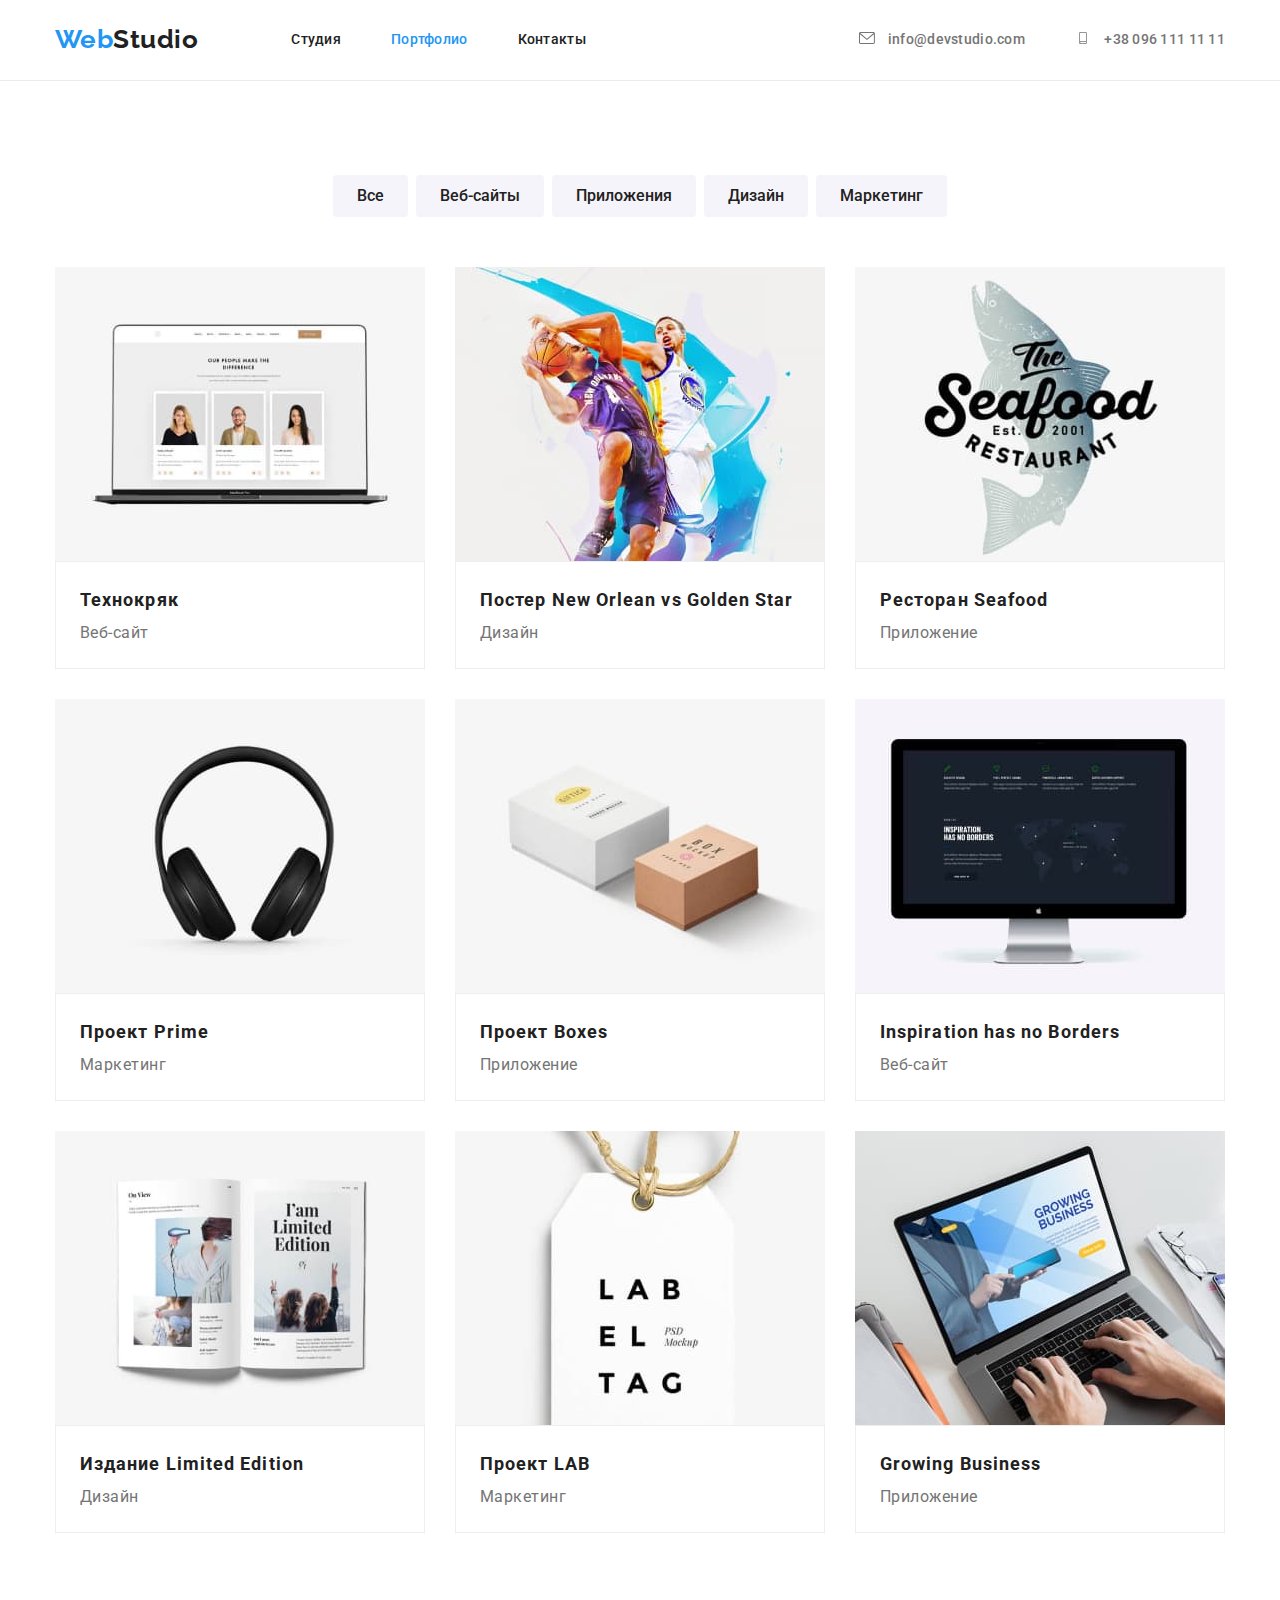
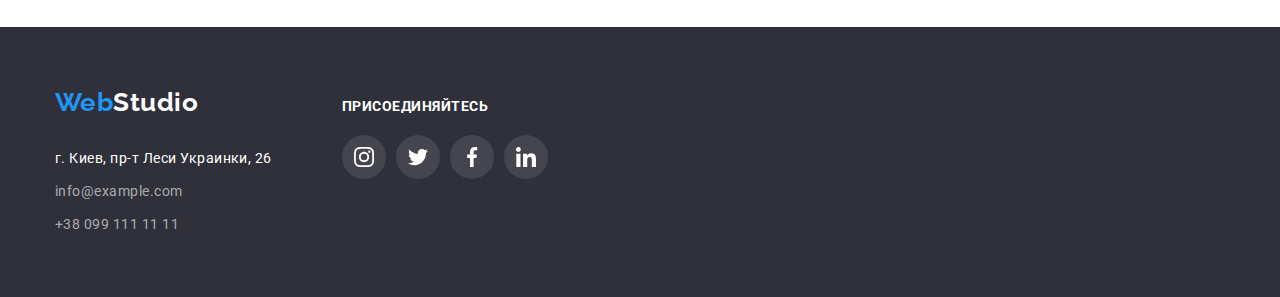
==== portfolio.html @ 3e555f6c "Initial commit" ====
<!DOCTYPE html>
<html lang="ru">
  <head>
    <meta charset="UTF-8" />
    <meta http-equiv="X-UA-Compatible" content="IE=edge" />
    <meta name="viewport" content="width=device-width, initial-scale=1.0" />
    <title>Портфолио</title>
    <link
      href="https://fonts.googleapis.com/css2?family=Raleway:wght@700&family=Roboto:wght@400;500;700;900&display=swap"
      rel="stylesheet"
    />
    <link
      rel="stylesheet"
      href="https://cdnjs.cloudflare.com/ajax/libs/modern-normalize/1.1.0/modern-normalize.min.css"
    />
    <link rel="stylesheet" href="./css/styles.css" />
  </head>
  <body>
    <header class="header">
      <div class="container">
        <nav class="header-nav">
          <a href="index.html" class="black-logo link"
            ><span class="blue-logo">Web</span>Studio</a
          >
          <ul class="nav-list">
            <li class="item">
              <a href="index.html" class="link">Студия</a>
            </li>
            <li class="item">
              <a href="portfolio.html" class="link current">Портфолио</a>
            </li>
            <li class="item"><a href="" class="link">Контакты</a></li>
          </ul>
        </nav>

        <ul class="contact-list">
          <li class="item">
            <a href="mailto:info@devstudio.com" class="link">
              <svg class="contact-icon" width="16" height="12">
                <use href="./images/icon.svg#icon-envelope"></use>
              </svg>
              info@devstudio.com</a
            >
          </li>
          <li class="item">
            <div class="icon"></div>
            <a href="tel:+380961111111" class="link">
              <svg class="contact-icon" width="16" height="12">
                <use href="./images/icon.svg#icon-smartphone"></use>
              </svg>
              +38 096 111 11 11</a
            >
          </li>
        </ul>
      </div>
    </header>

    <main>
      <section class="main section">
        <!--Кнопки под футером-->
        <div class="container">
          <ul class="button-list list">
            <li class="item">
              <button type="button" class="button">Все</button>
            </li>
            <li class="item">
              <button type="button" class="button">Веб-сайты</button>
            </li>
            <li class="item">
              <button type="button" class="button">Приложения</button>
            </li>
            <li class="item">
              <button type="button" class="button">Дизайн</button>
            </li>
            <li class="item">
              <button type="button" class="button">Маркетинг</button>
            </li>
          </ul>
        </div>

        <!-- Портфолио -->
        <div class="container">
          <ul class="work-list list">
            <li class="item">
              <article class="card">
                <div class="card-thumb">
                  <img src="images/tehnokryak.jpg" alt="" width="370" />
                </div>

                <div class="card-content">
                  <h2 class="title">Технокряк</h2>
                  <p class="text">Веб-сайт</p>
                </div>
              </article>
            </li>

            <li class="item">
              <article class="card">
                <div class="card-thumb">
                  <img src="images/new-orlean.jpg" alt="" width="370" />
                </div>
              </article>
              <div class="card-content">
                <h2 class="title">Постер New Orlean vs Golden Star</h2>
                <p class="text">Дизайн</p>
              </div>
            </li>

            <li class="item">
              <article class="card">
                <div class="card-thumb">
                  <img src="images/seafood.jpg" alt="" width="370" />
                </div>
              </article>
              <div class="card-content">
                <h2 class="title">Ресторан Seafood</h2>
                <p class="text">Приложение</p>
              </div>
            </li>

            <li class="item">
              <article class="card">
                <div class="card-thumb">
                  <img src="images/prime.jpg" alt="" width="370" />
                </div>
              </article>
              <div class="card-content">
                <h2 class="title">Проект Prime</h2>
                <p class="text">Маркетинг</p>
              </div>
            </li>

            <li class="item">
              <article class="card">
                <div class="card-thumb">
                  <img src="images/boxes.jpg" alt="" width="370" />
                </div>
              </article>
              <div class="card-content">
                <h2 class="title">Проект Boxes</h2>
                <p class="text">Приложение</p>
              </div>
            </li>

            <li class="item">
              <article class="card">
                <div class="card-thumb">
                  <img src="images/inspiration.jpg" alt="" width="370" />
                </div>
              </article>
              <div class="card-content">
                <h2 class="title">Inspiration has no Borders</h2>
                <p class="text">Веб-сайт</p>
              </div>
            </li>

            <li class="item">
              <article class="card">
                <div class="card-thumb">
                  <img src="images/limited-edition.jpg" alt="" />
                </div>
              </article>
              <div class="card-content">
                <h2 class="title">Издание Limited Edition</h2>
                <p class="text">Дизайн</p>
              </div>
            </li>

            <li class="item">
              <article class="card">
                <div class="card-thumb">
                  <img src="images/lab.jpg" alt="" />
                </div>
              </article>
              <div class="card-content">
                <h2 class="title">Проект LAB</h2>
                <p class="text">Маркетинг</p>
              </div>
            </li>

            <li class="item">
              <article class="card">
                <div class="card-thumb">
                  <img src="images/growing-busines.jpg" alt="" />
                </div>
              </article>
              <div class="card-content">
                <h2 class="title">Growing Business</h2>
                <p class="text">Приложение</p>
              </div>
            </li>
          </ul>
        </div>
      </section>
    </main>

    <footer class="footer">
      <div class="container">
        <address class="adr">
          <ul class="footer-list">
            <li class="item">
              <a href="index.html" class="white-logo link"
                ><span class="blue-logo">Web</span>Studio</a
              >
            </li>
            <li class="item">
              <a
                href="https://goo.gl/maps/AY5JssXBydzWgsubA"
                class="footer-address link"
                >г. Киев, пр-т Леси Украинки, 26</a
              >
            </li>
            <li class="item">
              <a href="mailto:info@example.com" class="footer-contacts link"
                >info@example.com</a
              >
            </li>
            <li class="item">
              <a href="tel:+380991111111" class="footer-contacts link"
                >+38 099 111 11 11</a
              >
            </li>
          </ul>
        </address>
        <div class="footer-social">
          <h2 class="social-title">присоединяйтесь</h2>
          <ul class="social-list">
            <li class="social-item">
              <a href="" class="social-bg">
                <svg class="social-icon" width="20" height="20">
                  <use href="./images/icon.svg#icon-instagram"></use>
                </svg>
              </a>
            </li>

            <li class="social-item">
              <a href="" class="social-bg">
                <svg class="social-icon" width="20" height="20">
                  <use href="./images/icon.svg#icon-twitter"></use>
                </svg>
              </a>
            </li>

            <li class="social-item">
              <a href="" class="social-bg">
                <svg class="social-icon" width="20" height="20">
                  <use href="./images/icon.svg#icon-facebook"></use>
                </svg>
              </a>
            </li>

            <li class="social-item">
              <a href="" class="social-bg">
                <svg class="social-icon" width="20" height="20">
                  <use href="./images/icon.svg#icon-linkedin"></use>
                </svg>
              </a>
            </li>
          </ul>
        </div>
      </div>
    </footer>
  </body>
</html>
---- css/styles.css ----
/* цвет основного текста #212121 */
/* вторичный цвет текста #757575 */
/* цвет акцента #2196f3 */
/* белый #ffffff */
/* вторичный цвет фона #f5f4fa */

:root {
  --primary-text-color: #212121;
  --second-text-color: #757575;
  --accent-color: #2196f3;
  --white: #ffffff;
  --secondary-bgc: #f5f4fa;
  --third-bgc: #2f303a;
  --card-set-gap: 30px;
}

body {
  font-family: Roboto, sans-serif;
  color: var(--primary-text-color);
  letter-spacing: 0.03em;
}

h1,
h2,
h3,
h4,
h5,
h6,
p,
div {
  margin: 0;
  padding: 0;
}

ul {
  list-style: none;
  margin: 0;
  padding: 0;
}

img {
  display: block;
  max-width: 100%;
}

/* Утилиты */
.container {
  margin-left: auto;
  margin-right: auto;
  width: 1200px;
  padding-left: 15px;
  padding-right: 15px;
  /* outline: 2px solid tomato; */
}

.section {
  padding-top: 94px;
  padding-bottom: 94px;
  /* outline: 2px solid tomato; */
}

.link {
  text-decoration: none;
  color: var(--primary-text-color);
}

.current {
  color: var(--accent-color);
}

.button {
  cursor: pointer;
}

/* index.html */

/* header */

.black-logo {
  padding-top: 24px;
  padding-bottom: 25px;
  font-family: "Raleway";
  font-weight: 700;
  font-size: 26px;
  line-height: 1.19;
  color: var(--primary-text-color);
}

.blue-logo {
  font-family: "Raleway";
  font-weight: 700;
  font-size: 26px;
  line-height: 1.19;
  color: var(--accent-color);
}

.header {
  border-bottom: 1px solid #ececec;
}

.header .container {
  display: flex;
  align-items: center;
}

.header-nav {
  display: flex;
  align-items: center;
}

.nav-list {
  display: flex;
  margin-left: 93px;
}

.nav-list .item:not(:last-child) {
  margin-right: 50px;
}

.nav-list .link {
  display: block;
  padding-top: 32px;
  padding-bottom: 32px;

  font-weight: 500;
  font-size: 14px;
  line-height: 1.14;
  letter-spacing: 0.02em;
}

.nav-list .link:hover,
.nav-list .link:focus {
  color: var(--accent-color);
}

.contact-list {
  display: flex;
  margin-left: auto;
}

.contact-list .item:not(:last-child) {
  margin-right: 50px;
}

.contact-list .item {
  display: flex;
  align-items: center;
}

.contact-icon {
  margin-right: 10px;
  fill: var(--second-text-color);
}

.contact-list .link {
  padding-top: 32px;
  padding-bottom: 32px;
  font-weight: 500;
  font-size: 14px;
  line-height: 1.14;
  letter-spacing: 0.02em;
  color: var(--second-text-color);
}

.contact-list .item:hover .link,
.contact-list .item:focus .link,
.contact-list .item:hover .contact-icon,
.contact-list .item:focus .contact-icon {
  color: var(--accent-color);
  fill: var(--accent-color);
}

/* main */

/* hero */
.hero {
  padding-top: 200px;
  max-width: 1600px;
  height: 600px;
  text-align: center;
  background-color: #c4c4c4;
  background-image: linear-gradient(
      to right,
      rgba(47, 48, 58, 0.4),
      rgba(47, 48, 58, 0.4)
    ),
    url(../images/hero.jpg);
}

.hero .title {
  margin-bottom: 30px;

  font-weight: 900;
  font-size: 44px;
  line-height: 1.36;
  letter-spacing: 0.06em;
  text-transform: uppercase;
  color: var(--white);
}

.hero .button {
  padding: 10px 32px;

  font-weight: 700;
  font-size: 16px;
  line-height: 1.88;
  letter-spacing: 0.06em;
  box-shadow: 0px 4px 4px rgba(0, 0, 0, 0.15);
  border-radius: 4px;
  border-color: transparent;
  color: var(--white);
  background-color: var(--accent-color);
}

.hero .button:hover,
.hero .button:focus {
  color: var(--accent-color);
  background-color: var(--white);
}

/* features */

.feature-list {
  display: flex;
}

.feature-thumb {
  display: flex;
  align-items: center;
  justify-content: center;
  width: 270px;
  height: 120px;
  background-color: #f5f4fa;
  border-radius: 4px;
  margin-bottom: 30px;
}

.feature-list .item:not(:last-child) {
  margin-right: 30px;
}

.feature-list .title {
  margin-bottom: 10px;

  font-weight: 700;
  font-size: 14px;
  line-height: 1.14;
  text-transform: uppercase;
  color: var(--primary-text-color);
}

.feature-list .text {
  font-size: 14px;
  line-height: 1.71;
  color: var(--second-text-color);
}

/* serices */

.services {
  text-align: center;
  padding-bottom: 94px;
}

.services-list {
  display: flex;
}

.services-list .item:not(:last-child) {
  margin-right: 30px;
}

.services .title {
  margin-bottom: 50px;

  font-weight: 700;
  font-size: 36px;
  line-height: 1.17;
  color: var(--primary-text-color);
}

/* our team */

.team {
  background-color: var(--secondary-bgc);
}

.team .container {
  text-align: center;
}

.team .container > .title {
  margin-bottom: 50px;
}

.team .title {
  font-weight: 700;
  font-size: 36px;
  line-height: 1.17;
  color: var(--primary-text-color);
}

.team-list {
  display: flex;
}

.team-list .item {
  box-shadow: 0px 1px 3px rgba(0, 0, 0, 0.12), 0px 1px 1px rgba(0, 0, 0, 0.14),
    0px 2px 1px rgba(0, 0, 0, 0.2);
  border-radius: 0px 0px 4px 4px;
  background-color: #fff;
}

.team-list .item:not(:last-child) {
  margin-right: 30px;
}

.team .card-content {
  padding-top: 30px;
  padding-bottom: 30px;
}

.team-list .title {
  margin-bottom: 10px;

  font-weight: 500;
  font-size: 16px;
  line-height: 1.19;
  color: var(--primary-text-color);
}

.team-list .text {
  font-size: 16px;
  line-height: 1.19;
  color: var(--second-text-color);
}

.team .social-list {
  display: flex;
  margin-top: 16px;
}

.social-list .social-item:not(:last-child) {
  margin-right: 10px;
}

.team .social-bg {
  display: flex;
  width: 44px;
  height: 44px;
  border-radius: 50%;
  align-items: center;
  justify-content: center;
  fill: #afb1b8;
}

.team .social-bg:hover,
.team .social-bg:focus,
.team .social-bg:hover .social-icon,
.team .social-bg:focus .social-icon {
  background-color: var(--accent-color);
  fill: #fff;
}

/* постоянные клиенты */

.clients .title {
  margin-bottom: 50px;
  font-weight: 700;
  font-size: 36px;
  line-height: 1.17;
  text-align: center;

  color: var(--primary-text-color);
}

.clients .list {
  display: flex;
}

.clients .item:not(:last-child) {
  margin-right: 30px;
}

.clients-icon {
  fill: #afb1b8;
}

.clients-link {
  display: flex;
  width: 170px;
  height: 92px;
  border: 1px solid #afb1b8;
  border-radius: 4px;
  align-items: center;
  justify-content: center;
}

.clients-link:hover,
.clients-link:focus {
  border: 1px solid var(--accent-color);
}

.clients-link:hover .clients-icon,
.clients-link:focus .clients-icon {
  fill: var(--accent-color);
}

/* footer */

.footer {
  background-color: var(--third-bgc);
  padding-top: 60px;
  padding-bottom: 60px;
}

.footer .container {
  display: flex;
  align-items: baseline;
}

.footer-list a {
  display: inline-block;
}

.footer-list .item:not(:last-child) {
  margin-bottom: 9px;
}

.white-logo {
  margin-bottom: 20px;

  font-family: "Raleway";
  font-weight: 700;
  font-style: normal;
  font-size: 26px;
  line-height: 1.19;
  color: var(--white);
}

.footer-address {
  font-size: 14px;
  font-style: normal;
  line-height: 1.71;
  color: var(--white);
}

.footer-contacts {
  font-size: 14px;
  font-style: normal;
  line-height: 1.71;
  color: rgba(255, 255, 255, 0.6);
}

.footer-contacts:hover,
.footer-contacts:focus {
  color: var(--accent-color);
}

.footer-social {
  margin-left: 70px;
}

.social-title {
  margin-bottom: 20px;

  font-weight: 700;
  font-size: 14px;
  line-height: 1.14;
  text-transform: uppercase;

  color: #ffffff;
}

.footer-social .social-list {
  display: flex;
}

.footer-social .social-bg {
  display: flex;
  width: 44px;
  height: 44px;
  background-color: rgba(255, 255, 255, 0.1);
  border-radius: 50%;

  align-items: center;
  justify-content: center;
}

.footer-social .social-icon {
  fill: var(--white);
}

.footer-social .social-bg:hover,
.footer-social .social-bg:focus {
  background-color: var(--accent-color);
}

/* portfolio.html */

/* filter buttons */

.button-list {
  display: flex;
  margin-bottom: 50px;
  justify-content: center;
}

.button-list .item:hover,
.button-list .item:focus {
  box-shadow: 0px 3px 1px rgba(0, 0, 0, 0.1), 0px 1px 2px rgba(0, 0, 0, 0.08),
    0px 2px 2px rgba(0, 0, 0, 0.12);
}

.button-list .item:not(:last-child) {
  margin-right: 8px;
}

.button-list .button {
  padding-top: 6px;
  padding-bottom: 6px;
  padding-left: 22px;
  padding-right: 22px;

  font-weight: 500;
  font-size: 16px;
  line-height: 1.62;
  border-radius: 4px;
  border-color: transparent;
  text-align: center;
  color: var(--primary-text-color);
  background-color: var(--secondary-bgc);
}

.button-list .button:hover,
.button-list .button:focus {
  color: var(--white);
  background-color: var(--accent-color);
}

/* work list */

.work-list {
  display: flex;
  flex-wrap: wrap;
  margin-left: calc(-1 * var(--card-set-gap));
  margin-top: calc(-1 * var(--card-set-gap));
}

.work-list .item {
  flex-basis: calc(100% / 3 - var(--card-set-gap));
  margin-left: var(--card-set-gap);
  margin-top: var(--card-set-gap);
}

.work-list .item:hover,
.work-list .item:focus {
  box-shadow: 0px 1px 1px rgba(0, 0, 0, 0.12), 0px 4px 4px rgba(0, 0, 0, 0.06),
    1px 4px 6px rgba(0, 0, 0, 0.16);
}

.card-content {
  padding: 20px 24px;
  border: 1px solid #eeeeee;
}

.work-list .title {
  font-weight: 700;
  font-size: 18px;
  line-height: 2;
  letter-spacing: 0.06em;
  color: var(--primary-text-color);
}

.work-list .text {
  font-size: 16px;
  line-height: 1.88;
  color: var(--second-text-color);
}
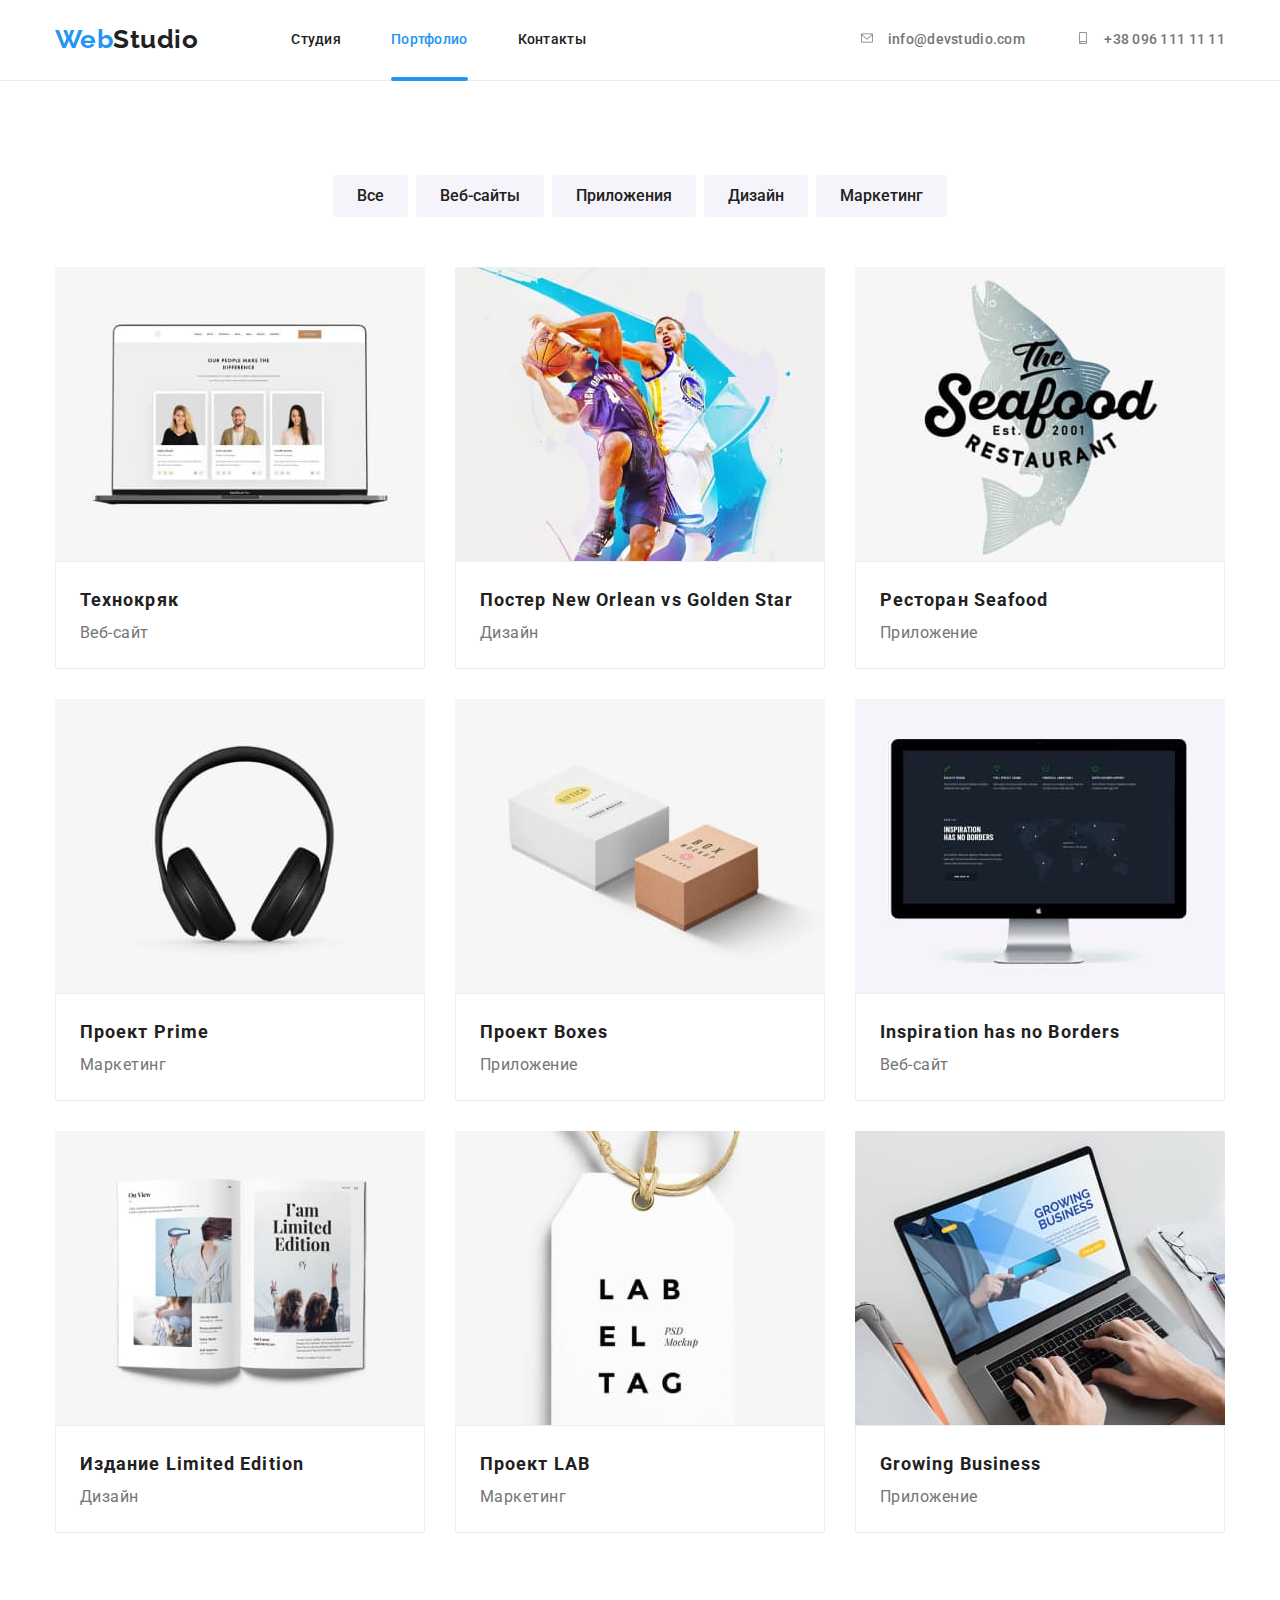
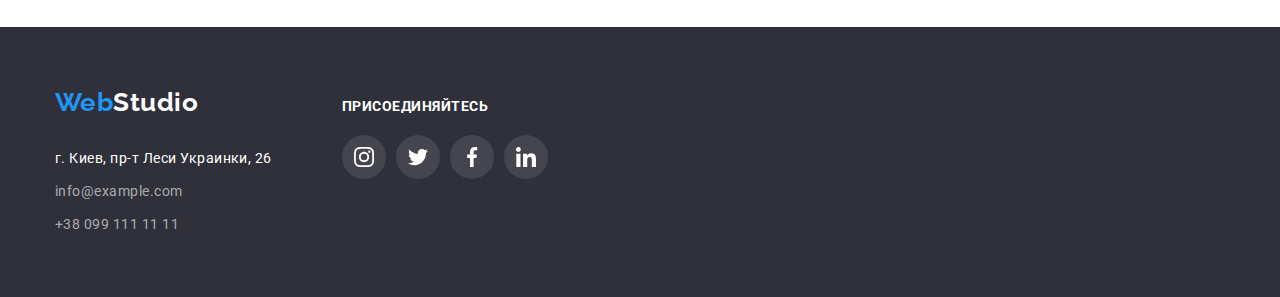
==== commit 09493535: "Доробилось 5 дз" ====
--- a/portfolio.html
+++ b/portfolio.html
@@ -85,6 +85,14 @@
               <article class="card">
                 <div class="card-thumb">
                   <img src="images/tehnokryak.jpg" alt="" width="370" />
+                  <div class="overlay">
+                    <p class="content">
+                      Ресурс предлагает комплексные предложения с разным уровнем
+                      функционала и сервисов. Все это позволит посетителю
+                      получить исчерпывающие сведения о компании или частном
+                      лице.
+                    </p>
+                  </div>
                 </div>
 
                 <div class="card-content">
@@ -98,96 +106,160 @@
               <article class="card">
                 <div class="card-thumb">
                   <img src="images/new-orlean.jpg" alt="" width="370" />
-                </div>
-              </article>
-              <div class="card-content">
-                <h2 class="title">Постер New Orlean vs Golden Star</h2>
-                <p class="text">Дизайн</p>
-              </div>
+                  <div class="overlay">
+                    <p class="content">
+                      Ресурс предлагает комплексные предложения с разным уровнем
+                      функционала и сервисов. Все это позволит посетителю
+                      получить исчерпывающие сведения о компании или частном
+                      лице.
+                    </p>
+                  </div>
+                </div>
+                <div class="card-content">
+                  <h2 class="title">Постер New Orlean vs Golden Star</h2>
+                  <p class="text">Дизайн</p>
+                </div>
+              </article>
             </li>
 
             <li class="item">
               <article class="card">
                 <div class="card-thumb">
                   <img src="images/seafood.jpg" alt="" width="370" />
-                </div>
-              </article>
-              <div class="card-content">
-                <h2 class="title">Ресторан Seafood</h2>
-                <p class="text">Приложение</p>
-              </div>
+                  <div class="overlay">
+                    <p class="content">
+                      Ресурс предлагает комплексные предложения с разным уровнем
+                      функционала и сервисов. Все это позволит посетителю
+                      получить исчерпывающие сведения о компании или частном
+                      лице.
+                    </p>
+                  </div>
+                </div>
+                <div class="card-content">
+                  <h2 class="title">Ресторан Seafood</h2>
+                  <p class="text">Приложение</p>
+                </div>
+              </article>
             </li>
 
             <li class="item">
               <article class="card">
                 <div class="card-thumb">
                   <img src="images/prime.jpg" alt="" width="370" />
-                </div>
-              </article>
-              <div class="card-content">
-                <h2 class="title">Проект Prime</h2>
-                <p class="text">Маркетинг</p>
-              </div>
+                  <div class="overlay">
+                    <p class="content">
+                      Ресурс предлагает комплексные предложения с разным уровнем
+                      функционала и сервисов. Все это позволит посетителю
+                      получить исчерпывающие сведения о компании или частном
+                      лице.
+                    </p>
+                  </div>
+                </div>
+                <div class="card-content">
+                  <h2 class="title">Проект Prime</h2>
+                  <p class="text">Маркетинг</p>
+                </div>
+              </article>
             </li>
 
             <li class="item">
               <article class="card">
                 <div class="card-thumb">
                   <img src="images/boxes.jpg" alt="" width="370" />
-                </div>
-              </article>
-              <div class="card-content">
-                <h2 class="title">Проект Boxes</h2>
-                <p class="text">Приложение</p>
-              </div>
+                  <div class="overlay">
+                    <p class="content">
+                      Ресурс предлагает комплексные предложения с разным уровнем
+                      функционала и сервисов. Все это позволит посетителю
+                      получить исчерпывающие сведения о компании или частном
+                      лице.
+                    </p>
+                  </div>
+                </div>
+                <div class="card-content">
+                  <h2 class="title">Проект Boxes</h2>
+                  <p class="text">Приложение</p>
+                </div>
+              </article>
             </li>
 
             <li class="item">
               <article class="card">
                 <div class="card-thumb">
                   <img src="images/inspiration.jpg" alt="" width="370" />
-                </div>
-              </article>
-              <div class="card-content">
-                <h2 class="title">Inspiration has no Borders</h2>
-                <p class="text">Веб-сайт</p>
-              </div>
-            </li>
-
-            <li class="item">
-              <article class="card">
-                <div class="card-thumb">
-                  <img src="images/limited-edition.jpg" alt="" />
-                </div>
-              </article>
-              <div class="card-content">
-                <h2 class="title">Издание Limited Edition</h2>
-                <p class="text">Дизайн</p>
-              </div>
-            </li>
-
-            <li class="item">
-              <article class="card">
-                <div class="card-thumb">
-                  <img src="images/lab.jpg" alt="" />
-                </div>
-              </article>
-              <div class="card-content">
-                <h2 class="title">Проект LAB</h2>
-                <p class="text">Маркетинг</p>
-              </div>
-            </li>
-
-            <li class="item">
-              <article class="card">
-                <div class="card-thumb">
-                  <img src="images/growing-busines.jpg" alt="" />
-                </div>
-              </article>
-              <div class="card-content">
-                <h2 class="title">Growing Business</h2>
-                <p class="text">Приложение</p>
-              </div>
+                  <div class="overlay">
+                    <p class="content">
+                      Ресурс предлагает комплексные предложения с разным уровнем
+                      функционала и сервисов. Все это позволит посетителю
+                      получить исчерпывающие сведения о компании или частном
+                      лице.
+                    </p>
+                  </div>
+                </div>
+                <div class="card-content">
+                  <h2 class="title">Inspiration has no Borders</h2>
+                  <p class="text">Веб-сайт</p>
+                </div>
+              </article>
+            </li>
+
+            <li class="item">
+              <article class="card">
+                <div class="card-thumb">
+                  <img src="images/limited-edition.jpg" alt="" width="370px"/>
+                  <div class="overlay">
+                    <p class="content">
+                      Ресурс предлагает комплексные предложения с разным уровнем
+                      функционала и сервисов. Все это позволит посетителю
+                      получить исчерпывающие сведения о компании или частном
+                      лице.
+                    </p>
+                  </div>
+                </div>
+                <div class="card-content">
+                  <h2 class="title">Издание Limited Edition</h2>
+                  <p class="text">Дизайн</p>
+                </div>
+              </article>
+            </li>
+
+            <li class="item">
+              <article class="card">
+                <div class="card-thumb">
+                  <img src="images/lab.jpg" alt="" width="370px"/>
+                  <div class="overlay">
+                    <p class="content">
+                      Ресурс предлагает комплексные предложения с разным уровнем
+                      функционала и сервисов. Все это позволит посетителю
+                      получить исчерпывающие сведения о компании или частном
+                      лице.
+                    </p>
+                  </div>
+                </div>
+                <div class="card-content">
+                  <h2 class="title">Проект LAB</h2>
+                  <p class="text">Маркетинг</p>
+                </div>
+              </article>
+            </li>
+
+            <li class="item">
+              <article class="card">
+                <div class="card-thumb">
+                  <img src="images/growing-busines.jpg" alt="" width="370px" />
+                  <div class="overlay">
+                    <p class="content">
+                      Ресурс предлагает комплексные предложения с разным уровнем
+                      функционала и сервисов. Все это позволит посетителю
+                      получить исчерпывающие сведения о компании или частном
+                      лице.
+                    </p>
+                  </div>
+                </div>
+                <div class="card-content">
+                  <h2 class="title">Growing Business</h2>
+                  <p class="text">Приложение</p>
+                </div>
+              </article>
             </li>
           </ul>
         </div>
--- a/css/styles.css
+++ b/css/styles.css
@@ -113,6 +113,10 @@
   margin-left: 93px;
 }
 
+.nav-list .item {
+  position: relative;
+}
+
 .nav-list .item:not(:last-child) {
   margin-right: 50px;
 }
@@ -126,11 +130,25 @@
   font-size: 14px;
   line-height: 1.14;
   letter-spacing: 0.02em;
+
+  transition: color 250ms cubic-bezier(0.4, 0, 0.2, 1);
 }
 
 .nav-list .link:hover,
 .nav-list .link:focus {
   color: var(--accent-color);
+}
+
+.nav-list .item .current::after {
+  position: absolute;
+  display: block;
+  content: "";
+  width: 100%;
+  height: 4px;
+  border-radius: 2px;
+  background-color: var(--accent-color);
+
+  bottom: -1px;
 }
 
 .contact-list {
@@ -160,16 +178,23 @@
   line-height: 1.14;
   letter-spacing: 0.02em;
   color: var(--second-text-color);
+
+  transition: color 250ms cubic-bezier(0.4, 0, 0.2, 1);
 }
 
 .contact-list .item:hover .link,
-.contact-list .item:focus .link,
+.contact-list .item:focus .link {
+  color: var(--accent-color);
+}
+
+.contact-list .contact-icon {
+  transition: color 250ms cubic-bezier(0.4, 0, 0.2, 1);
+}
+
 .contact-list .item:hover .contact-icon,
 .contact-list .item:focus .contact-icon {
-  color: var(--accent-color);
   fill: var(--accent-color);
 }
-
 /* main */
 
 /* hero */
@@ -210,12 +235,58 @@
   border-color: transparent;
   color: var(--white);
   background-color: var(--accent-color);
+
+  transition: color 250ms cubic-bezier(0.4, 0, 0.2, 1),
+    background-color 250ms cubic-bezier(0.4, 0, 0.2, 1);
 }
 
 .hero .button:hover,
 .hero .button:focus {
   color: var(--accent-color);
   background-color: var(--white);
+}
+
+.backdrop {
+  position: fixed;
+  top: 0;
+  left: 0;
+  width: 100%;
+  height: 100%;
+  background-color: rgba(0, 0, 0, 0.2);
+
+  transition: opacity 250ms cubic-bezier(0.4, 0, 0.2, 1);
+}
+
+.backdrop.is-hidden {
+  opacity: 0;
+  pointer-events: none;
+}
+
+.modal {
+  position: absolute;
+  top: 50%;
+  left: 50%;
+  transform: translate(-50%, -50%);
+
+  width: 528px;
+  height: 581px;
+  padding: 15px;
+
+  box-shadow: 0px 1px 3px rgba(0, 0, 0, 0.12), 0px 1px 1px rgba(0, 0, 0, 0.14),
+    0px 2px 1px rgba(0, 0, 0, 0.2);
+  border-radius: 4px;
+  background-color: var(--white);
+}
+
+.close-btn {
+  position: absolute;
+  top: 8px;
+  right: 8px;
+  margin: 0;
+  padding: 0;
+  border: 0;
+  background-color: transparent;
+  cursor: pointer;
 }
 
 /* features */
@@ -262,6 +333,15 @@
   padding-bottom: 94px;
 }
 
+.services .title {
+  margin-bottom: 50px;
+
+  font-weight: 700;
+  font-size: 36px;
+  line-height: 1.17;
+  color: var(--primary-text-color);
+}
+
 .services-list {
   display: flex;
 }
@@ -270,13 +350,26 @@
   margin-right: 30px;
 }
 
-.services .title {
-  margin-bottom: 50px;
-
-  font-weight: 700;
-  font-size: 36px;
-  line-height: 1.17;
-  color: var(--primary-text-color);
+.services-list .thumb {
+  position: relative;
+}
+
+.services-list .overlay {
+  position: absolute;
+  padding-top: 27px;
+  bottom: 0;
+  width: 100%;
+  height: 70px;
+  background-color: rgba(47, 48, 58, 0.8);
+}
+
+.services .text {
+  font-weight: 700;
+  font-size: 14px;
+  line-height: 1.14;
+  text-transform: uppercase;
+
+  color: var(--white);
 }
 
 /* our team */
@@ -318,6 +411,7 @@
 .team .card-content {
   padding-top: 30px;
   padding-bottom: 30px;
+  padding-left: 32px;
 }
 
 .team-list .title {
@@ -351,14 +445,22 @@
   border-radius: 50%;
   align-items: center;
   justify-content: center;
+
+  transition: background-color 250ms cubic-bezier(0.4, 0, 0.2, 1);
+}
+
+.team .social-bg:hover,
+.team .social-bg:focus {
+  background-color: var(--accent-color);
+}
+
+.team .social-icon {
   fill: #afb1b8;
-}
-
-.team .social-bg:hover,
-.team .social-bg:focus,
+  transition: fill 250ms cubic-bezier(0.4, 0, 0.2, 1);
+}
+
 .team .social-bg:hover .social-icon,
 .team .social-bg:focus .social-icon {
-  background-color: var(--accent-color);
   fill: #fff;
 }
 
@@ -394,11 +496,17 @@
   border-radius: 4px;
   align-items: center;
   justify-content: center;
+
+  transition: border 250ms cubic-bezier(0.4, 0, 0.2, 1);
 }
 
 .clients-link:hover,
 .clients-link:focus {
   border: 1px solid var(--accent-color);
+}
+
+.clients-link .clients-icon {
+  transition: fill 250ms cubic-bezier(0.4, 0, 0.2, 1);
 }
 
 .clients-link:hover .clients-icon,
@@ -450,6 +558,8 @@
   font-style: normal;
   line-height: 1.71;
   color: rgba(255, 255, 255, 0.6);
+
+  transition: color 250ms cubic-bezier(0.4, 0, 0.2, 1);
 }
 
 .footer-contacts:hover,
@@ -485,6 +595,8 @@
 
   align-items: center;
   justify-content: center;
+
+  transition: background-color 250ms cubic-bezier(0.4, 0, 0.2, 1);
 }
 
 .footer-social .social-icon {
@@ -504,6 +616,10 @@
   display: flex;
   margin-bottom: 50px;
   justify-content: center;
+}
+
+.button-list .item {
+  transition: box-shadow 250ms cubic-bezier(0.4, 0, 0.2, 1);
 }
 
 .button-list .item:hover,
@@ -530,6 +646,9 @@
   text-align: center;
   color: var(--primary-text-color);
   background-color: var(--secondary-bgc);
+
+  transition: color 250ms cubic-bezier(0.4, 0, 0.2, 1),
+    background-color 250ms cubic-bezier(0.4, 0, 0.2, 1);
 }
 
 .button-list .button:hover,
@@ -551,6 +670,8 @@
   flex-basis: calc(100% / 3 - var(--card-set-gap));
   margin-left: var(--card-set-gap);
   margin-top: var(--card-set-gap);
+
+  transition: box-shadow 250ms cubic-bezier(0.4, 0, 0.2, 1);
 }
 
 .work-list .item:hover,
@@ -559,6 +680,10 @@
     1px 4px 6px rgba(0, 0, 0, 0.16);
 }
 
+.work-list .card {
+  overflow: hidden;
+}
+
 .card-content {
   padding: 20px 24px;
   border: 1px solid #eeeeee;
@@ -577,3 +702,34 @@
   line-height: 1.88;
   color: var(--second-text-color);
 }
+
+.work-list .card-thumb {
+  position: relative;
+}
+
+.work-list .overlay {
+  position: absolute;
+  padding: 63px 24px;
+  width: 100%;
+  height: 100%;
+  bottom: 0%;
+  opacity: 0;
+
+  transform: translateY(100%);
+  transition: background-color 250ms cubic-bezier(0.4, 0, 0.2, 1),
+    opacity 250ms cubic-bezier(0.4, 0, 0.2, 1),
+    transform 250ms cubic-bezier(0.4, 0, 0.2, 1);
+}
+
+.work-list .card:hover .overlay,
+.work-list .card:focus .overlay {
+  background-color: rgba(33, 150, 243, 0.9);
+  opacity: 1;
+  transform: translateY(0);
+}
+
+.work-list .overlay .content {
+  font-size: 18px;
+  line-height: 1.56;
+  color: var(--white);
+}
